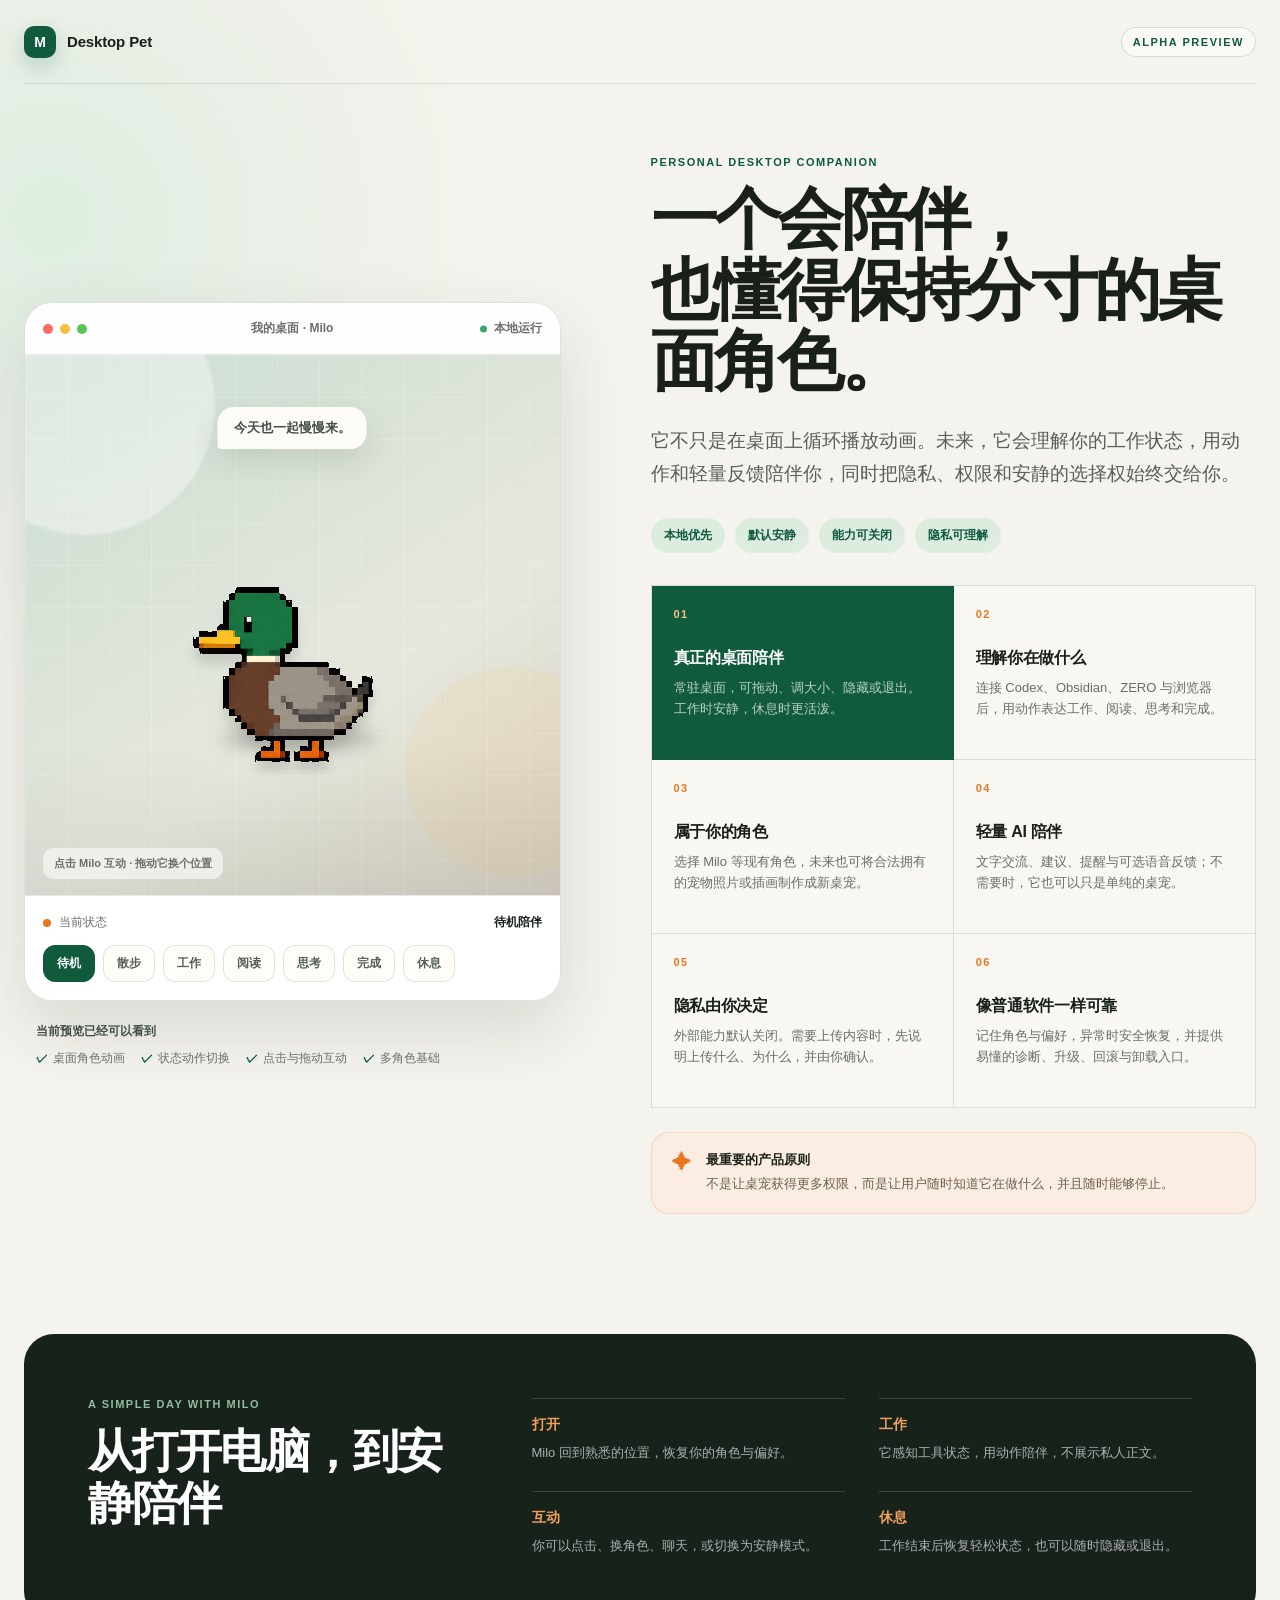
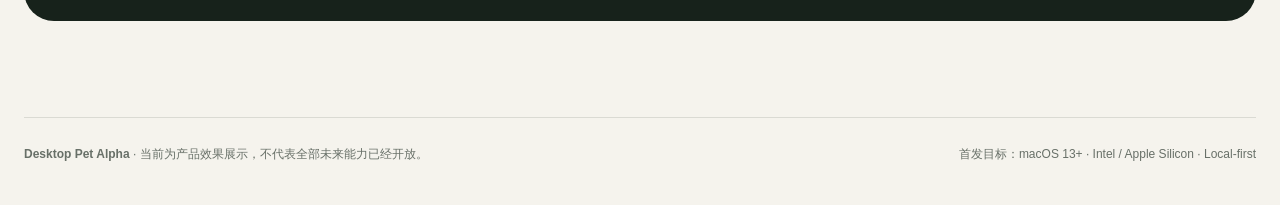
==== index.html @ deebe802 "Launch Desktop Pet showcase" ====
<!doctype html>
<html lang="zh-CN">
  <head>
    <meta charset="UTF-8" />
    <meta name="viewport" content="width=device-width, initial-scale=1" />
    <meta
      name="description"
      content="Desktop Pet Alpha：可互动的 Milo 桌面宠物效果预览与未来产品能力说明。"
    />
    <meta name="theme-color" content="#f5f3ed" />
    <meta property="og:title" content="Desktop Pet · Milo Alpha Preview" />
    <meta
      property="og:description"
      content="体验 Milo 的桌面动画、点击与拖动，并了解桌面宠物未来能做什么。"
    />
    <meta property="og:image" content="assets/milo/preview.png" />
    <title>Desktop Pet · Milo Alpha Preview</title>
    <link rel="stylesheet" href="styles.css" />
    <script src="app.js" defer></script>
  </head>
  <body>
    <header class="site-header">
      <a class="brand" href="#top" aria-label="返回顶部">
        <span class="brand-mark" aria-hidden="true">M</span>
        <span>Desktop Pet</span>
      </a>
      <span class="preview-tag">ALPHA PREVIEW</span>
    </header>

    <main id="top">
      <section class="hero" aria-labelledby="page-title">
        <div class="demo-column">
          <div class="demo-window">
            <div class="window-bar" aria-hidden="true">
              <div class="window-dots"><i></i><i></i><i></i></div>
              <span>我的桌面 · Milo</span>
              <span class="online-dot">本地运行</span>
            </div>

            <div class="desktop-stage" id="desktopStage">
              <div class="ambient ambient-one"></div>
              <div class="ambient ambient-two"></div>
              <div class="speech-bubble" id="speechBubble" role="status">
                今天也一起慢慢来。
              </div>
              <div class="pet-wrap" id="petWrap" tabindex="0" aria-label="Milo 桌面宠物，可点击或拖动">
                <div class="pet-shadow" aria-hidden="true"></div>
                <img
                  id="petSprite"
                  src="assets/milo/idle/001.png"
                  alt="正在待机的像素风绿头鸭 Milo"
                  draggable="false"
                />
              </div>
              <div class="stage-hint">点击 Milo 互动 · 拖动它换个位置</div>
            </div>

            <div class="action-panel" aria-label="动作选择">
              <div class="now-playing">
                <span class="pulse" aria-hidden="true"></span>
                <span>当前状态</span>
                <strong id="actionLabel">待机陪伴</strong>
              </div>
              <div class="action-buttons" id="actionButtons">
                <button class="action-button is-active" data-action="idle">待机</button>
                <button class="action-button" data-action="walk">散步</button>
                <button class="action-button" data-action="working">工作</button>
                <button class="action-button" data-action="reading">阅读</button>
                <button class="action-button" data-action="thinking">思考</button>
                <button class="action-button" data-action="success">完成</button>
                <button class="action-button" data-action="sleep">休息</button>
              </div>
            </div>
          </div>

          <div class="current-proof">
            <span>当前预览已经可以看到</span>
            <ul>
              <li>桌面角色动画</li>
              <li>状态动作切换</li>
              <li>点击与拖动互动</li>
              <li>多角色基础</li>
            </ul>
          </div>
        </div>

        <div class="story-column">
          <p class="eyebrow">PERSONAL DESKTOP COMPANION</p>
          <h1 id="page-title">一个会陪伴，<br />也懂得保持分寸的桌面角色。</h1>
          <p class="hero-copy">
            它不只是在桌面上循环播放动画。未来，它会理解你的工作状态，用动作和轻量反馈陪伴你，同时把隐私、权限和安静的选择权始终交给你。
          </p>

          <div class="principles" aria-label="产品重点">
            <span>本地优先</span>
            <span>默认安静</span>
            <span>能力可关闭</span>
            <span>隐私可理解</span>
          </div>

          <div class="capability-grid">
            <article class="capability-card accent-card">
              <span class="card-number">01</span>
              <h2>真正的桌面陪伴</h2>
              <p>常驻桌面，可拖动、调大小、隐藏或退出。工作时安静，休息时更活泼。</p>
            </article>
            <article class="capability-card">
              <span class="card-number">02</span>
              <h2>理解你在做什么</h2>
              <p>连接 Codex、Obsidian、ZERO 与浏览器后，用动作表达工作、阅读、思考和完成。</p>
            </article>
            <article class="capability-card">
              <span class="card-number">03</span>
              <h2>属于你的角色</h2>
              <p>选择 Milo 等现有角色，未来也可将合法拥有的宠物照片或插画制作成新桌宠。</p>
            </article>
            <article class="capability-card">
              <span class="card-number">04</span>
              <h2>轻量 AI 陪伴</h2>
              <p>文字交流、建议、提醒与可选语音反馈；不需要时，它也可以只是单纯的桌宠。</p>
            </article>
            <article class="capability-card">
              <span class="card-number">05</span>
              <h2>隐私由你决定</h2>
              <p>外部能力默认关闭。需要上传内容时，先说明上传什么、为什么，并由你确认。</p>
            </article>
            <article class="capability-card">
              <span class="card-number">06</span>
              <h2>像普通软件一样可靠</h2>
              <p>记住角色与偏好，异常时安全恢复，并提供易懂的诊断、升级、回滚与卸载入口。</p>
            </article>
          </div>

          <aside class="focus-note">
            <span class="focus-icon" aria-hidden="true">✦</span>
            <div>
              <strong>最重要的产品原则</strong>
              <p>不是让桌宠获得更多权限，而是让用户随时知道它在做什么，并且随时能够停止。</p>
            </div>
          </aside>
        </div>
      </section>

      <section class="journey" aria-labelledby="journey-title">
        <div>
          <p class="eyebrow">A SIMPLE DAY WITH MILO</p>
          <h2 id="journey-title">从打开电脑，到安静陪伴</h2>
        </div>
        <ol>
          <li><span>打开</span><p>Milo 回到熟悉的位置，恢复你的角色与偏好。</p></li>
          <li><span>工作</span><p>它感知工具状态，用动作陪伴，不展示私人正文。</p></li>
          <li><span>互动</span><p>你可以点击、换角色、聊天，或切换为安静模式。</p></li>
          <li><span>休息</span><p>工作结束后恢复轻松状态，也可以随时隐藏或退出。</p></li>
        </ol>
      </section>
    </main>

    <footer>
      <p><strong>Desktop Pet Alpha</strong> · 当前为产品效果展示，不代表全部未来能力已经开放。</p>
      <p>首发目标：macOS 13+ · Intel / Apple Silicon · Local-first</p>
    </footer>
  </body>
</html>
---- styles.css ----
:root {
  color-scheme: light;
  --paper: #f5f3ed;
  --ink: #182019;
  --muted: #687068;
  --line: rgba(24, 32, 25, 0.12);
  --green: #0f5b3c;
  --green-light: #dcecdf;
  --orange: #e87622;
  --cream: #fffdf8;
  --stage: #dce6df;
  --shadow: 0 28px 70px rgba(40, 52, 43, 0.14);
}

* {
  box-sizing: border-box;
}

html {
  scroll-behavior: smooth;
}

body {
  margin: 0;
  background:
    radial-gradient(circle at 4% 12%, rgba(220, 236, 223, 0.9), transparent 28rem),
    var(--paper);
  color: var(--ink);
  font-family: -apple-system, BlinkMacSystemFont, "SF Pro Display", "PingFang SC",
    "Microsoft YaHei", sans-serif;
  -webkit-font-smoothing: antialiased;
}

button,
a {
  font: inherit;
}

.site-header {
  width: min(1440px, calc(100% - 48px));
  height: 84px;
  margin: 0 auto;
  display: flex;
  align-items: center;
  justify-content: space-between;
  border-bottom: 1px solid var(--line);
}

.brand {
  display: inline-flex;
  gap: 11px;
  align-items: center;
  color: var(--ink);
  text-decoration: none;
  font-size: 15px;
  font-weight: 720;
  letter-spacing: -0.01em;
}

.brand-mark {
  width: 32px;
  height: 32px;
  display: grid;
  place-items: center;
  border-radius: 10px;
  background: var(--green);
  color: white;
  font-size: 14px;
  box-shadow: 0 8px 20px rgba(15, 91, 60, 0.2);
}

.preview-tag,
.eyebrow {
  font-size: 11px;
  font-weight: 760;
  letter-spacing: 0.14em;
}

.preview-tag {
  padding: 8px 11px;
  color: var(--green);
  border: 1px solid rgba(15, 91, 60, 0.18);
  border-radius: 999px;
  background: rgba(255, 255, 255, 0.52);
}

main {
  width: min(1440px, calc(100% - 48px));
  margin: 0 auto;
}

.hero {
  min-height: calc(100vh - 84px);
  display: grid;
  grid-template-columns: minmax(480px, 0.94fr) minmax(520px, 1.06fr);
  gap: clamp(56px, 7vw, 112px);
  align-items: center;
  padding: 72px 0 88px;
}

.demo-window {
  overflow: hidden;
  border: 1px solid rgba(24, 32, 25, 0.13);
  border-radius: 28px;
  background: rgba(255, 255, 255, 0.76);
  box-shadow: var(--shadow);
}

.window-bar {
  height: 52px;
  padding: 0 18px;
  display: grid;
  grid-template-columns: 1fr auto 1fr;
  gap: 16px;
  align-items: center;
  color: #687068;
  font-size: 12px;
  font-weight: 650;
  border-bottom: 1px solid rgba(24, 32, 25, 0.1);
  background: rgba(255, 255, 255, 0.84);
}

.window-dots {
  display: flex;
  gap: 7px;
}

.window-dots i {
  width: 10px;
  height: 10px;
  border-radius: 50%;
  background: #ff695f;
}

.window-dots i:nth-child(2) { background: #f6bd43; }
.window-dots i:nth-child(3) { background: #57c653; }

.online-dot {
  justify-self: end;
  padding-left: 14px;
  position: relative;
}

.online-dot::before {
  content: "";
  position: absolute;
  left: 0;
  top: 50%;
  width: 7px;
  height: 7px;
  border-radius: 50%;
  background: #38a56b;
  transform: translateY(-50%);
}

.desktop-stage {
  height: clamp(390px, 46vw, 540px);
  max-height: 540px;
  position: relative;
  overflow: hidden;
  touch-action: none;
  user-select: none;
  background:
    linear-gradient(rgba(255,255,255,.16) 1px, transparent 1px),
    linear-gradient(90deg, rgba(255,255,255,.16) 1px, transparent 1px),
    linear-gradient(145deg, #cbded2, #e6e7dd 62%, #d7d0c3);
  background-size: 42px 42px, 42px 42px, auto;
}

.desktop-stage::after {
  content: "";
  position: absolute;
  inset: auto 0 0;
  height: 27%;
  background: linear-gradient(transparent, rgba(54, 67, 57, 0.09));
  pointer-events: none;
}

.ambient {
  position: absolute;
  border-radius: 50%;
  filter: blur(1px);
  opacity: 0.5;
}

.ambient-one {
  width: 260px;
  height: 260px;
  left: -70px;
  top: -80px;
  background: rgba(255, 255, 255, 0.72);
}

.ambient-two {
  width: 210px;
  height: 210px;
  right: -55px;
  bottom: 18px;
  background: rgba(244, 197, 112, 0.22);
}

.speech-bubble {
  position: absolute;
  z-index: 3;
  top: 52px;
  left: 50%;
  max-width: 260px;
  padding: 12px 16px;
  border-radius: 16px 16px 16px 4px;
  background: rgba(255, 253, 248, 0.93);
  color: #425047;
  font-size: 13px;
  font-weight: 620;
  box-shadow: 0 12px 30px rgba(41, 54, 44, 0.12);
  transform: translateX(-50%);
  transition: opacity 180ms ease, transform 180ms ease;
}

.speech-bubble.is-changing {
  opacity: 0;
  transform: translate(-50%, 5px);
}

.pet-wrap {
  position: absolute;
  z-index: 4;
  left: 50%;
  top: 57%;
  width: clamp(185px, 23vw, 248px);
  height: clamp(185px, 23vw, 248px);
  display: grid;
  place-items: center;
  cursor: grab;
  outline: none;
  transform: translate(-50%, -50%);
}

.pet-wrap:active { cursor: grabbing; }

.pet-wrap:focus-visible {
  border-radius: 26px;
  box-shadow: 0 0 0 4px rgba(15, 91, 60, 0.24);
}

#petSprite {
  z-index: 2;
  width: 100%;
  height: 100%;
  object-fit: contain;
  image-rendering: pixelated;
  filter: drop-shadow(0 10px 4px rgba(31, 42, 33, 0.13));
  pointer-events: none;
}

.pet-shadow {
  position: absolute;
  z-index: 1;
  left: 21%;
  right: 16%;
  bottom: 14%;
  height: 12%;
  border-radius: 50%;
  background: rgba(38, 47, 40, 0.19);
  filter: blur(8px);
}

.stage-hint {
  position: absolute;
  z-index: 5;
  left: 18px;
  bottom: 16px;
  padding: 8px 11px;
  border-radius: 10px;
  background: rgba(255, 255, 255, 0.56);
  color: rgba(24, 32, 25, 0.62);
  font-size: 11px;
  font-weight: 650;
  backdrop-filter: blur(8px);
}

.action-panel {
  padding: 18px;
  display: grid;
  gap: 14px;
  border-top: 1px solid rgba(24, 32, 25, 0.1);
  background: rgba(255,255,255,.9);
}

.now-playing {
  display: flex;
  align-items: center;
  gap: 8px;
  color: var(--muted);
  font-size: 12px;
}

.now-playing strong {
  color: var(--ink);
  margin-left: auto;
}

.pulse {
  width: 8px;
  height: 8px;
  border-radius: 50%;
  background: var(--orange);
  box-shadow: 0 0 0 0 rgba(232, 118, 34, 0.35);
  animation: pulse 1.8s infinite;
}

@keyframes pulse {
  70% { box-shadow: 0 0 0 8px rgba(232, 118, 34, 0); }
  100% { box-shadow: 0 0 0 0 rgba(232, 118, 34, 0); }
}

.action-buttons {
  display: flex;
  flex-wrap: wrap;
  gap: 8px;
}

.action-button {
  padding: 9px 13px;
  border: 1px solid var(--line);
  border-radius: 12px;
  background: var(--cream);
  color: #536057;
  cursor: pointer;
  font-size: 12px;
  font-weight: 680;
  transition: transform 150ms ease, color 150ms ease, background 150ms ease;
}

.action-button:hover {
  transform: translateY(-1px);
  color: var(--green);
}

.action-button.is-active {
  border-color: var(--green);
  background: var(--green);
  color: white;
}

.current-proof {
  margin: 22px 12px 0;
  color: var(--muted);
  font-size: 12px;
}

.current-proof > span {
  font-weight: 720;
  color: #405047;
}

.current-proof ul {
  padding: 0;
  margin: 10px 0 0;
  display: flex;
  flex-wrap: wrap;
  gap: 8px 16px;
  list-style: none;
}

.current-proof li::before {
  content: "✓";
  margin-right: 5px;
  color: var(--green);
  font-weight: 800;
}

.eyebrow {
  margin: 0 0 16px;
  color: var(--green);
}

.story-column h1 {
  margin: 0;
  max-width: 780px;
  font-size: clamp(42px, 5.2vw, 74px);
  line-height: 1.07;
  letter-spacing: -0.055em;
  font-weight: 760;
}

.hero-copy {
  max-width: 720px;
  margin: 26px 0 0;
  color: #566158;
  font-size: clamp(16px, 1.5vw, 19px);
  line-height: 1.75;
}

.principles {
  display: flex;
  flex-wrap: wrap;
  gap: 10px;
  margin: 28px 0 32px;
}

.principles span {
  padding: 9px 13px;
  border-radius: 999px;
  background: var(--green-light);
  color: var(--green);
  font-size: 12px;
  font-weight: 720;
}

.capability-grid {
  display: grid;
  grid-template-columns: repeat(2, 1fr);
  border-top: 1px solid var(--line);
  border-left: 1px solid var(--line);
}

.capability-card {
  min-height: 174px;
  padding: 22px;
  border-right: 1px solid var(--line);
  border-bottom: 1px solid var(--line);
  background: rgba(255,255,255,.28);
}

.accent-card {
  background: var(--green);
  color: white;
}

.card-number {
  display: block;
  margin-bottom: 28px;
  color: var(--orange);
  font-size: 11px;
  font-weight: 820;
  letter-spacing: 0.12em;
}

.accent-card .card-number { color: #f5ba85; }

.capability-card h2 {
  margin: 0 0 8px;
  font-size: 16px;
  letter-spacing: -0.02em;
}

.capability-card p {
  margin: 0;
  color: #667068;
  font-size: 13px;
  line-height: 1.62;
}

.accent-card p { color: rgba(255,255,255,.72); }

.focus-note {
  margin-top: 24px;
  padding: 18px 20px;
  display: flex;
  gap: 14px;
  align-items: flex-start;
  border-radius: 18px;
  border: 1px solid rgba(232, 118, 34, 0.18);
  background: #fbede1;
}

.focus-icon {
  color: var(--orange);
  font-size: 20px;
}

.focus-note strong {
  display: block;
  margin-bottom: 5px;
  font-size: 13px;
}

.focus-note p {
  margin: 0;
  color: #705f52;
  font-size: 13px;
  line-height: 1.6;
}

.journey {
  margin: 32px 0 96px;
  padding: 64px;
  display: grid;
  grid-template-columns: 0.72fr 1.28fr;
  gap: 72px;
  border-radius: 30px;
  background: #17221b;
  color: white;
}

.journey h2 {
  margin: 0;
  max-width: 380px;
  font-size: clamp(30px, 3.6vw, 50px);
  line-height: 1.12;
  letter-spacing: -0.04em;
}

.journey .eyebrow { color: #8fbea1; }

.journey ol {
  margin: 0;
  padding: 0;
  display: grid;
  grid-template-columns: repeat(2, 1fr);
  gap: 28px 34px;
  list-style: none;
}

.journey li {
  padding-top: 16px;
  border-top: 1px solid rgba(255,255,255,.15);
}

.journey li span {
  color: #f2a05f;
  font-size: 14px;
  font-weight: 760;
}

.journey li p {
  margin: 8px 0 0;
  color: rgba(255,255,255,.64);
  font-size: 13px;
  line-height: 1.65;
}

footer {
  width: min(1440px, calc(100% - 48px));
  margin: 0 auto;
  padding: 28px 0 42px;
  display: flex;
  justify-content: space-between;
  gap: 24px;
  border-top: 1px solid var(--line);
  color: var(--muted);
  font-size: 12px;
}

footer p { margin: 0; }

@media (max-width: 1080px) {
  .hero {
    grid-template-columns: 1fr;
    gap: 72px;
  }

  .demo-column {
    width: min(720px, 100%);
    margin: 0 auto;
  }

  .story-column {
    max-width: 820px;
    margin: 0 auto;
  }

  .desktop-stage {
    height: min(62vw, 520px);
  }
}

@media (max-width: 720px) {
  .site-header,
  main,
  footer {
    width: min(100% - 28px, 1440px);
  }

  .site-header { height: 70px; }
  .hero { padding: 40px 0 64px; gap: 56px; }
  .preview-tag { display: none; }
  .window-bar { grid-template-columns: 1fr auto; }
  .window-bar > span:not(.online-dot) { display: none; }
  .desktop-stage { height: 390px; }
  .speech-bubble { top: 34px; }
  .pet-wrap { width: 205px; height: 205px; }
  .story-column h1 { font-size: clamp(38px, 12vw, 58px); }
  .capability-grid { grid-template-columns: 1fr; }
  .capability-card { min-height: auto; }
  .card-number { margin-bottom: 18px; }
  .journey { padding: 36px 26px; grid-template-columns: 1fr; gap: 38px; }
  .journey ol { grid-template-columns: 1fr; gap: 18px; }
  footer { flex-direction: column; }
}

@media (prefers-reduced-motion: reduce) {
  html { scroll-behavior: auto; }
  *, *::before, *::after {
    animation-duration: 0.01ms !important;
    animation-iteration-count: 1 !important;
    scroll-behavior: auto !important;
  }
}
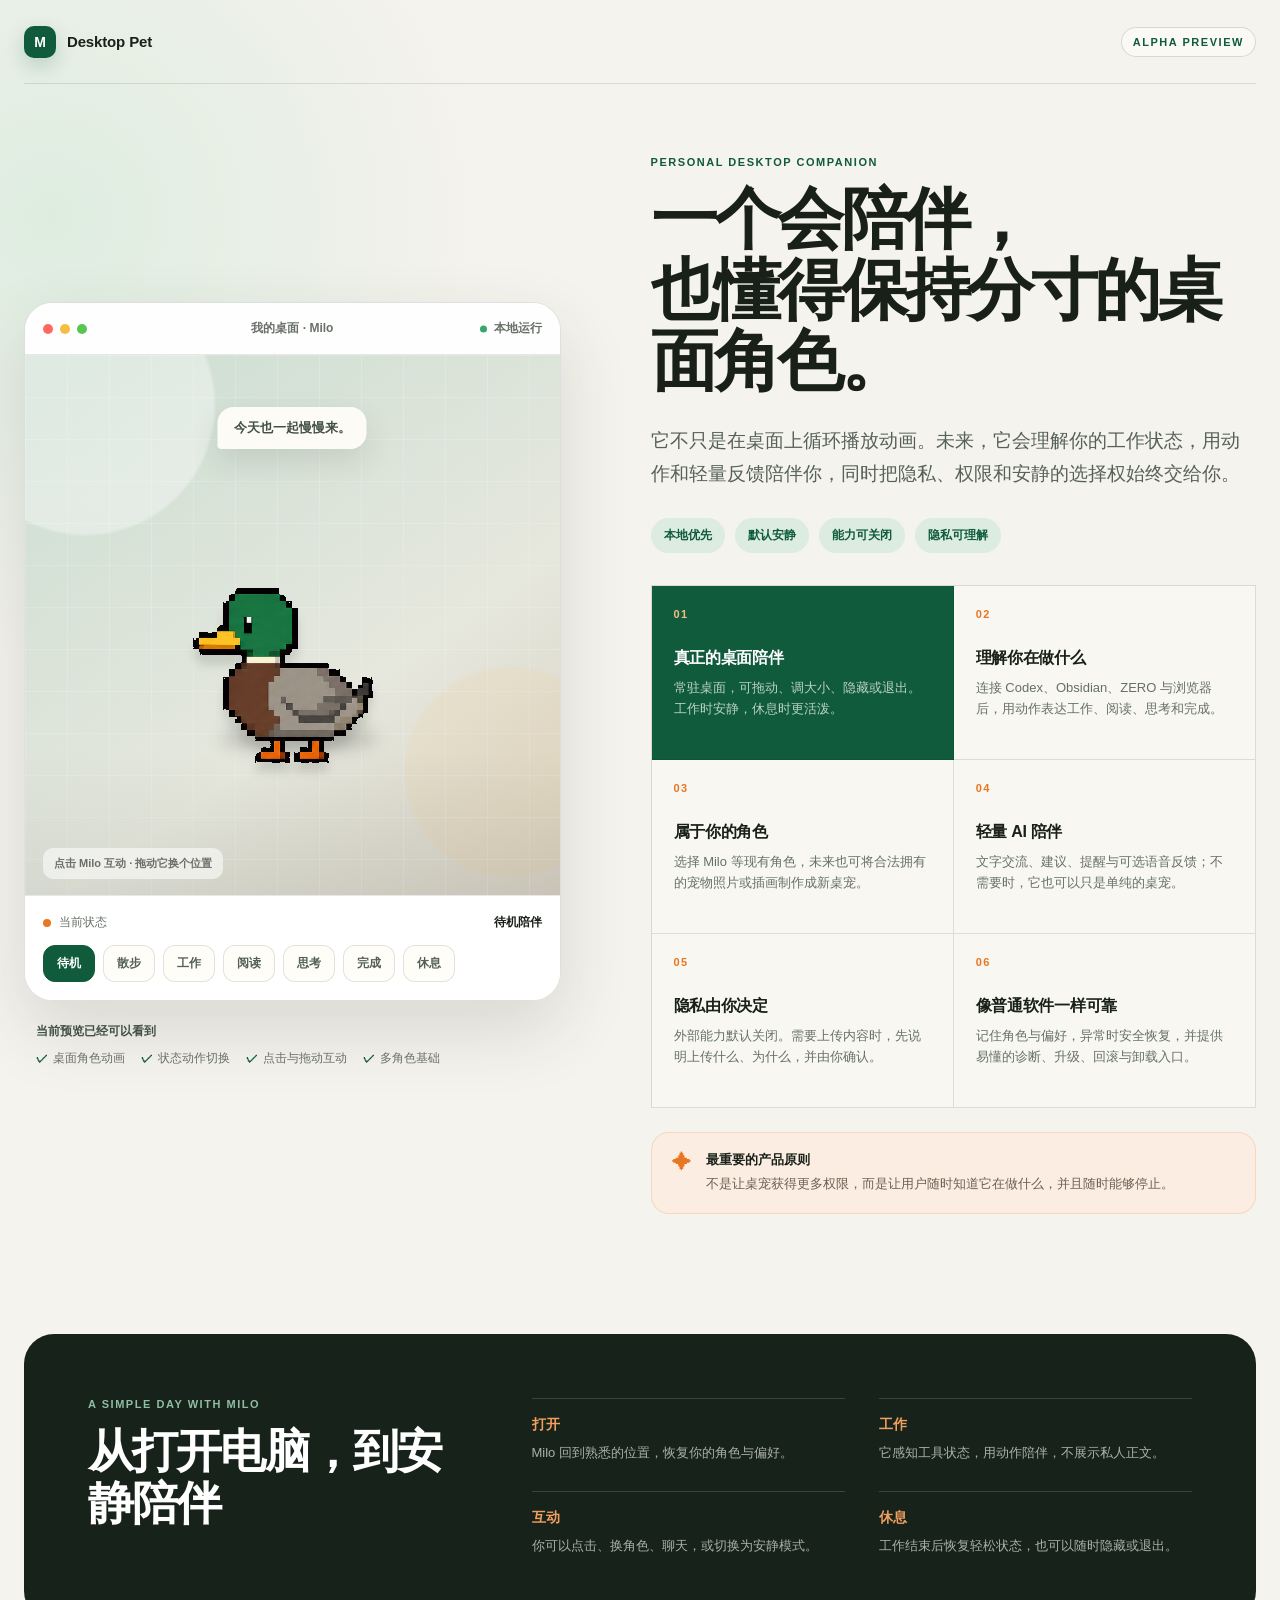
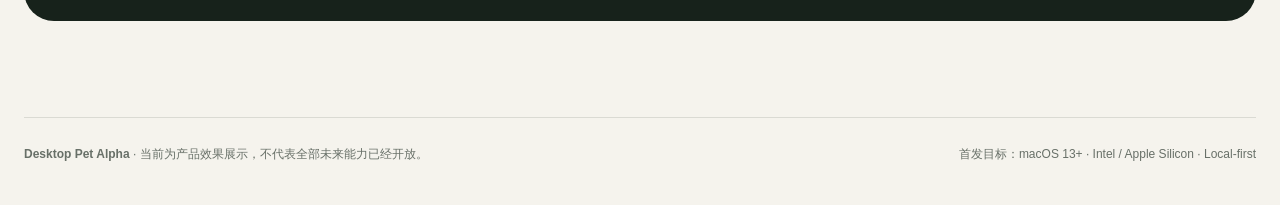
==== commit 0957c15c: "Add Milo page icon" ====
--- a/index.html
+++ b/index.html
@@ -15,6 +15,7 @@
     />
     <meta property="og:image" content="assets/milo/preview.png" />
     <title>Desktop Pet · Milo Alpha Preview</title>
+    <link rel="icon" type="image/png" href="assets/milo/preview.png" />
     <link rel="stylesheet" href="styles.css" />
     <script src="app.js" defer></script>
   </head>
